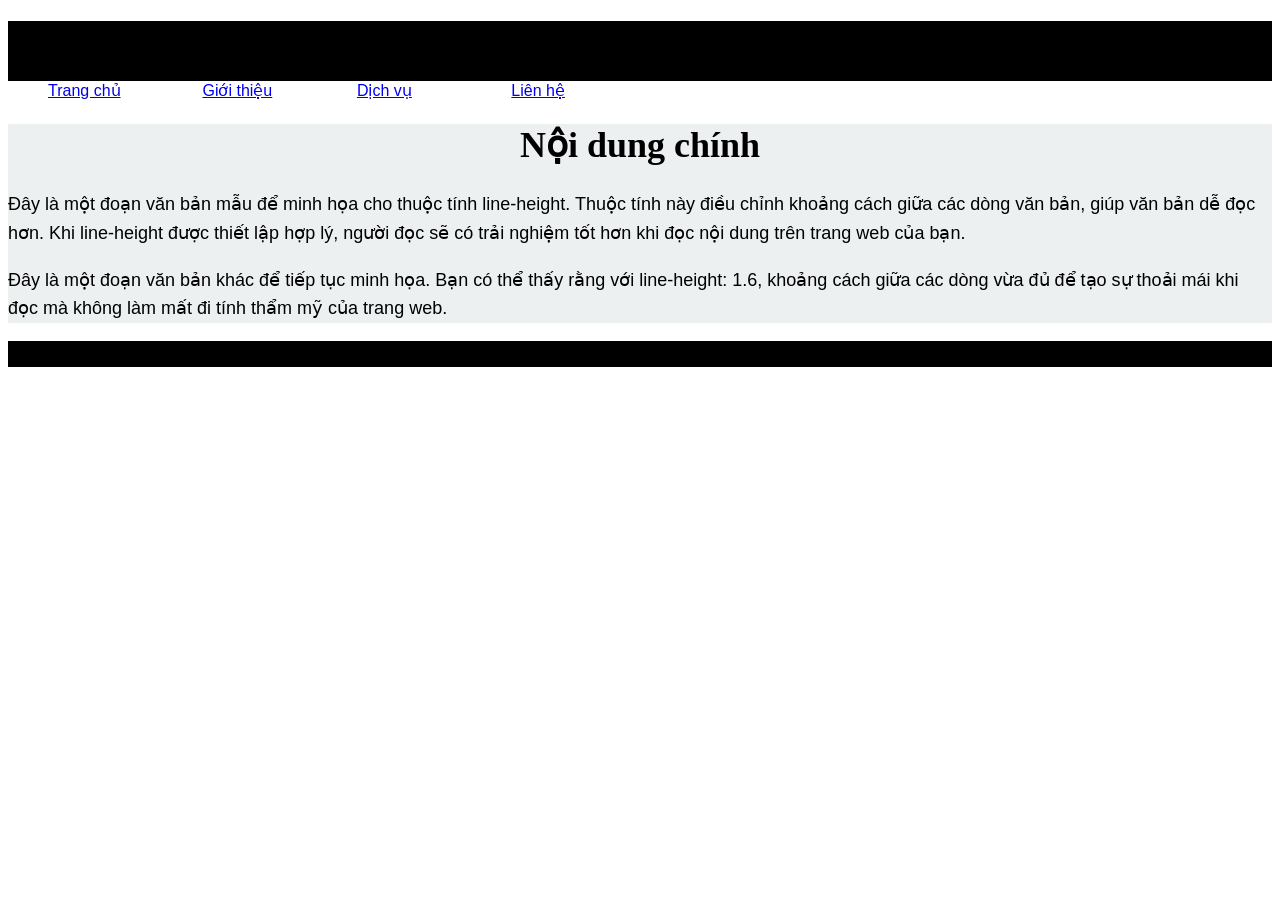
==== index.html @ bd02b0b7 "Add files via upload" ====
<!DOCTYPE html>
<html lang="vi">
<head>
    <meta charset="UTF-8">
    <meta name="viewport" content="width=device-width, initial-scale=1.0">
    <title>Project Starter - Stylesheet</title>
    <style>
        /* Quy tắc CSS cho thẻ nội dung */
        body {
            font-family: Arial, sans-serif;
            font-size: 16px;
        }

        /* Quy tắc CSS cho thẻ tiêu đề */
        header {
            background-color: #000000;
        }

        /* Quy tắc CSS cho thẻ nav */
        nav {
            background-color: #ffffff;
        }

        /* Quy tắc CSS cho thẻ chính */
        main {
            background-color: #ecf0f1;
            font-size: 18px;
        }

        /* Quy tắc CSS cho thẻ chân trang */
        footer {
            background-color: #000000;
        }

        /* Quy tắc CSS cho thẻ li */
        li {
            display: inline-block;
            width: 150px;
        }

        /* Quy tắc CSS cho thẻ h1 */
        h1 {
            text-align: center;
            font-family: Georgia, serif;
            color: #000000;
        }

        /* Quy tắc CSS cho thẻ p */
        p {
            line-height: 1.6;
        }
    </style>
</head>
<body>
    <header>
        <h1>Tiêu đề trang web</h1>
        <nav>
            <ul>
                <li><a href="#">Trang chủ</a></li>
                <li><a href="#">Giới thiệu</a></li>
                <li><a href="#">Dịch vụ</a></li>
                <li><a href="#">Liên hệ</a></li>
            </ul>
        </nav>
    </header>
    
    <main>
        <h1>Nội dung chính</h1>
        <p>Đây là một đoạn văn bản mẫu để minh họa cho thuộc tính line-height. Thuộc tính này điều chỉnh khoảng cách giữa các dòng văn bản, giúp văn bản dễ đọc hơn. Khi line-height được thiết lập hợp lý, người đọc sẽ có trải nghiệm tốt hơn khi đọc nội dung trên trang web của bạn.</p>
        <p>Đây là một đoạn văn bản khác để tiếp tục minh họa. Bạn có thể thấy rằng với line-height: 1.6, khoảng cách giữa các dòng vừa đủ để tạo sự thoải mái khi đọc mà không làm mất đi tính thẩm mỹ của trang web.</p>
    </main>
    
    <footer>
        <p>Bản quyền © 2023 - Tất cả các quyền được bảo lưu</p>
    </footer>
</body>
</html>
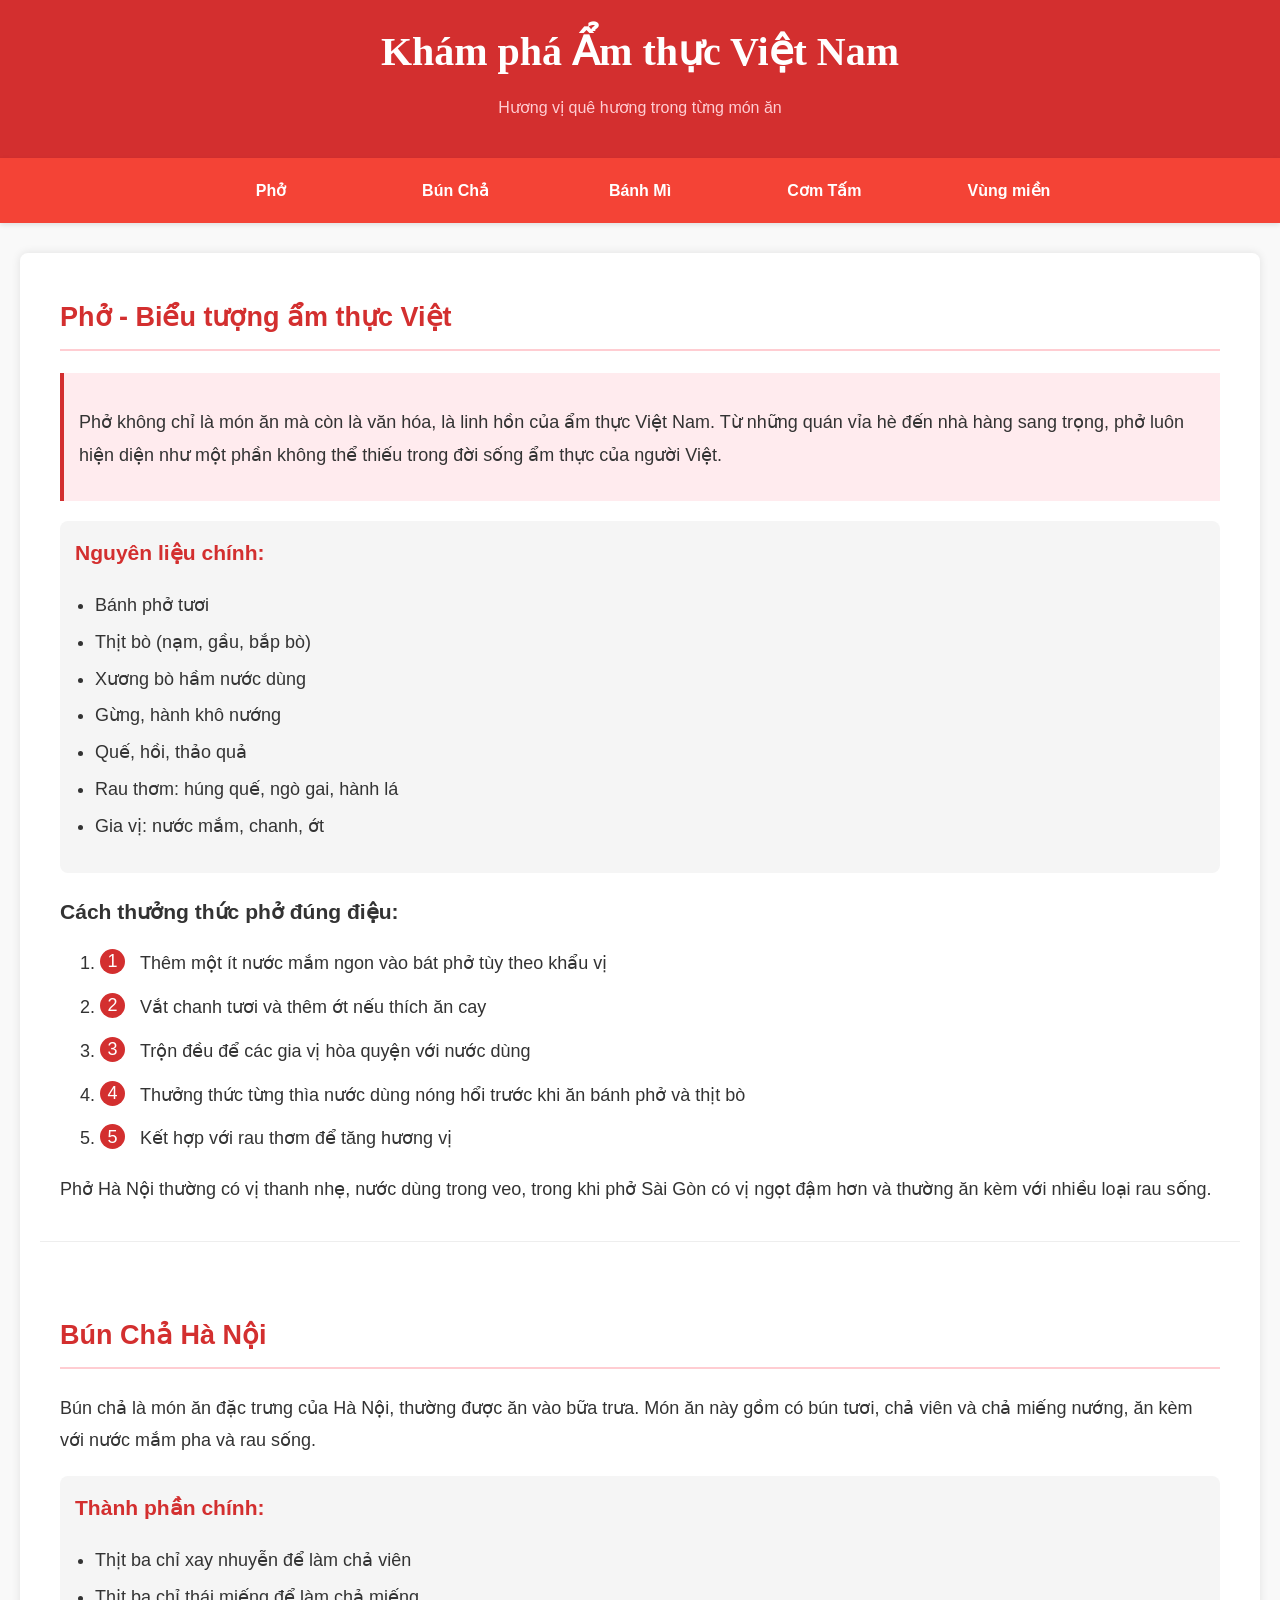
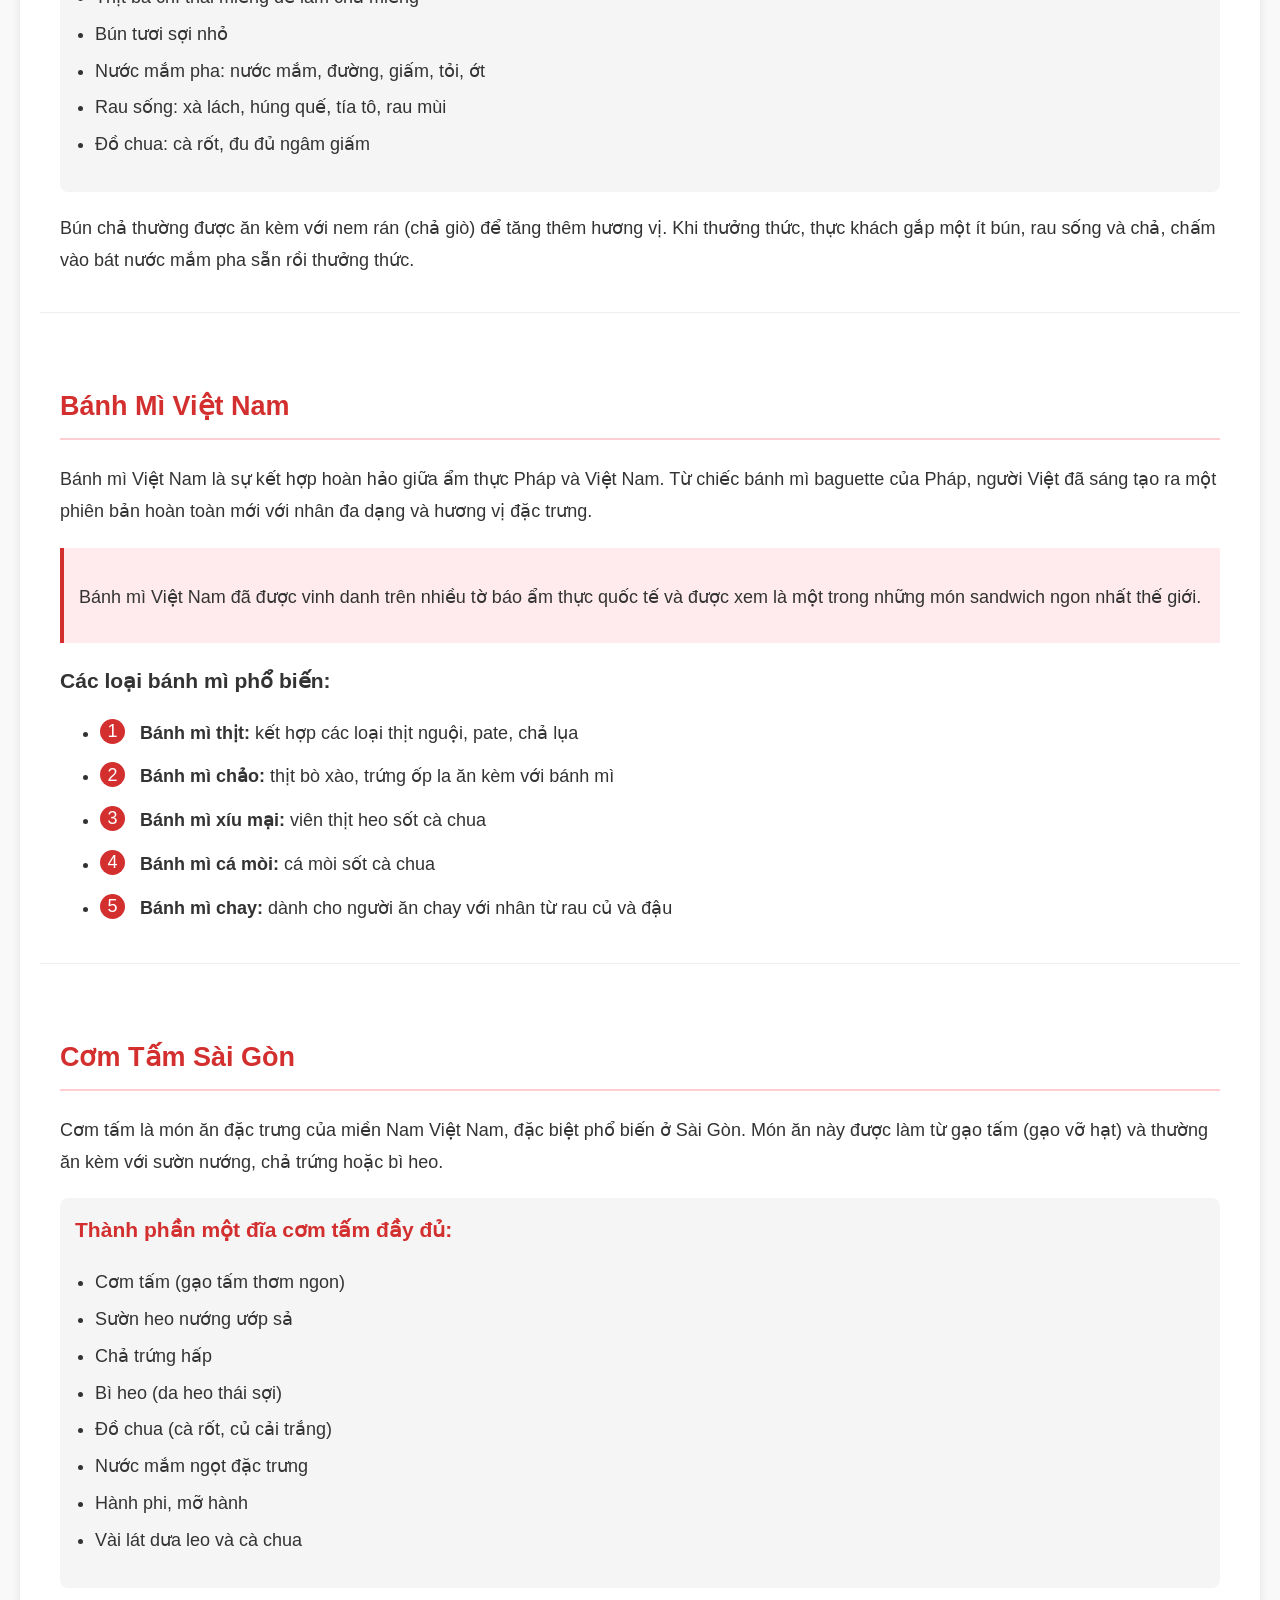
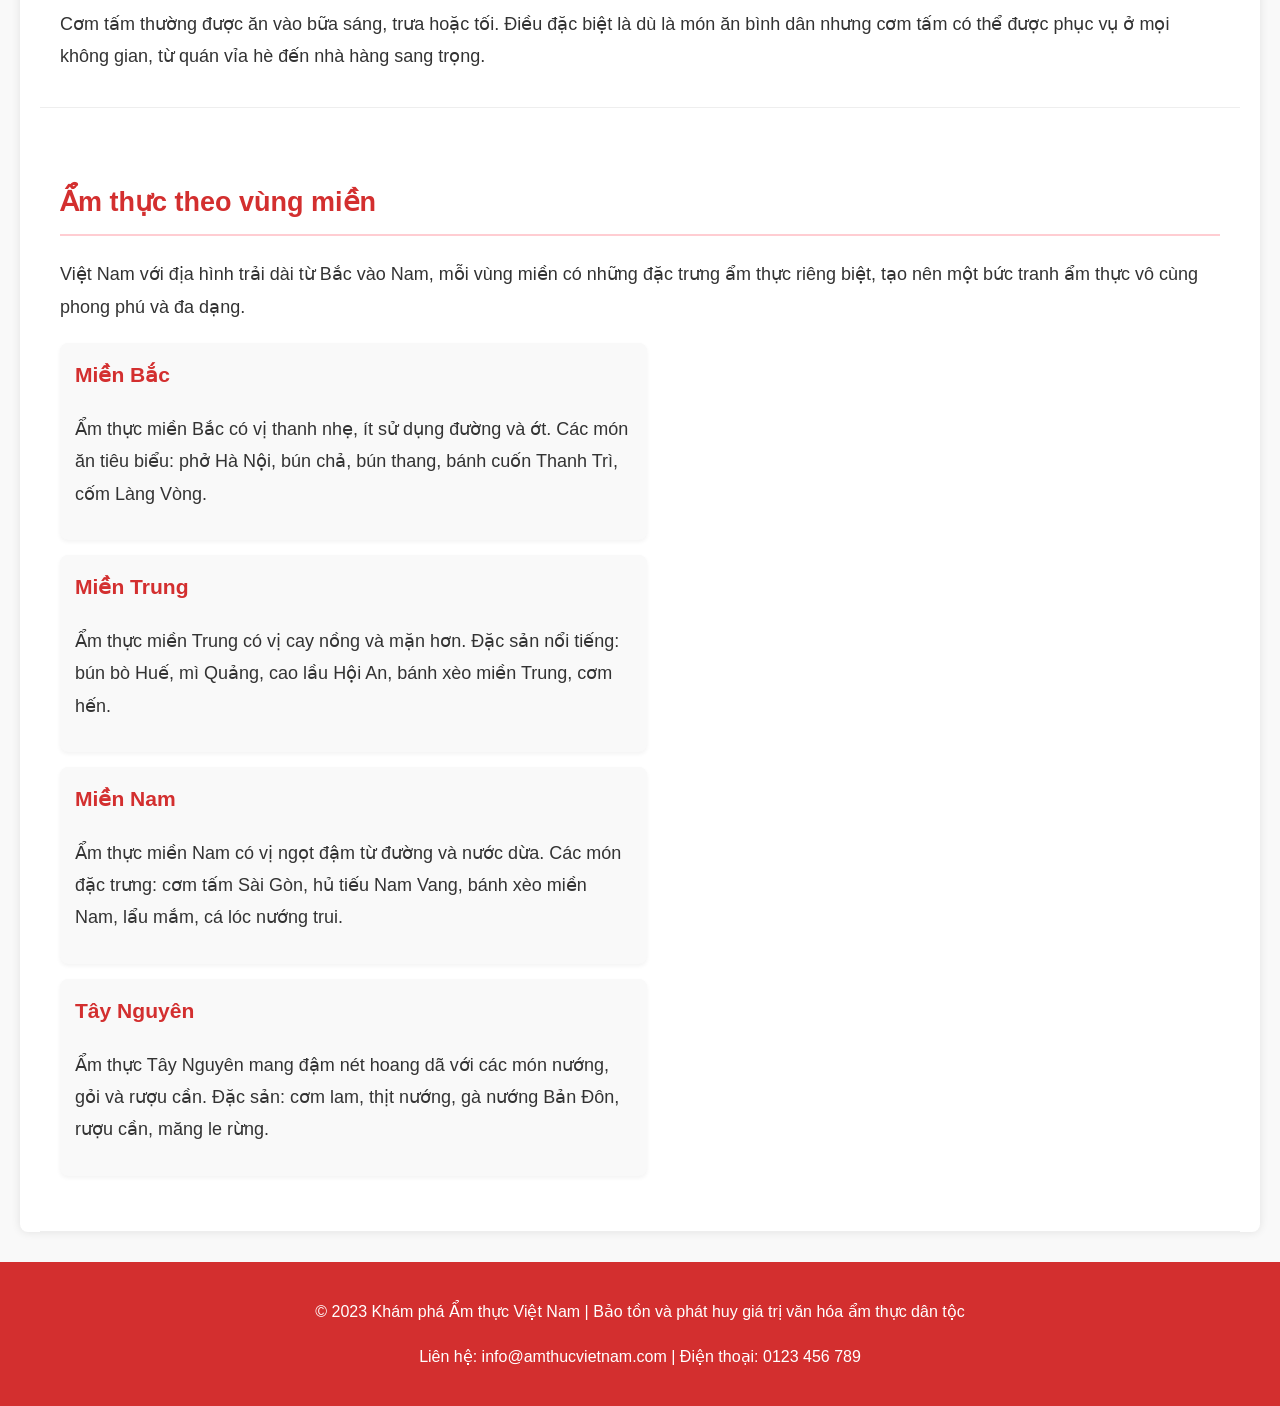
==== commit 0c4d9b24: "Add files via upload" ====
--- a/index.html
+++ b/index.html
@@ -3,75 +3,368 @@
 <head>
     <meta charset="UTF-8">
     <meta name="viewport" content="width=device-width, initial-scale=1.0">
-    <title>Project Starter - Stylesheet</title>
+    <title>Khám phá Ẩm thực Việt Nam</title>
     <style>
-        /* Quy tắc CSS cho thẻ nội dung */
+        /* Main CSS Stylesheet for all three pages */
+        
+        /* Style the body tag */
         body {
-            font-family: Arial, sans-serif;
+            font-family: 'Segoe UI', Tahoma, Geneva, Verdana, sans-serif;
             font-size: 16px;
-        }
-
-        /* Quy tắc CSS cho thẻ tiêu đề */
+            margin: 0;
+            padding: 0;
+            line-height: 1.6;
+            color: #333;
+            background-color: #f9f9f9;
+        }
+
+        /* Style the header tag */
         header {
-            background-color: #000000;
-        }
-
-        /* Quy tắc CSS cho thẻ nav */
+            background-color: #d32f2f;
+            color: white;
+            padding: 20px 0;
+            box-shadow: 0 2px 5px rgba(0,0,0,0.1);
+        }
+
+        /* Style the nav tag */
         nav {
+            background-color: #f44336;
+            padding: 10px 0;
+            box-shadow: 0 2px 5px rgba(0,0,0,0.1);
+        }
+
+        /* Style the main tag */
+        main {
             background-color: #ffffff;
-        }
-
-        /* Quy tắc CSS cho thẻ chính */
-        main {
-            background-color: #ecf0f1;
             font-size: 18px;
-        }
-
-        /* Quy tắc CSS cho thẻ chân trang */
+            padding: 20px;
+            max-width: 1200px;
+            margin: 20px auto;
+            border-radius: 8px;
+            box-shadow: 0 0 10px rgba(0,0,0,0.1);
+        }
+
+        /* Style the footer tag */
         footer {
-            background-color: #000000;
-        }
-
-        /* Quy tắc CSS cho thẻ li */
+            background-color: #d32f2f;
+            color: white;
+            text-align: center;
+            padding: 20px 0;
+            margin-top: 30px;
+        }
+
+        /* Style the li tag */
         li {
             display: inline-block;
             width: 150px;
-        }
-
-        /* Quy tắc CSS cho thẻ h1 */
+            text-align: center;
+        }
+
+        /* Style the h1 tag */
         h1 {
             text-align: center;
-            font-family: Georgia, serif;
-            color: #000000;
-        }
-
-        /* Quy tắc CSS cho thẻ p */
+            font-family: Georgia, 'Times New Roman', Times, serif;
+            color: #ffffff;
+            margin: 0;
+            font-size: 2.5rem;
+        }
+
+        /* Style the p tag */
         p {
-            line-height: 1.6;
+            line-height: 1.8;
+            margin-bottom: 15px;
+        }
+
+        /* Additional styles for better appearance */
+        nav ul {
+            list-style-type: none;
+            padding: 0;
+            margin: 0;
+            text-align: center;
+        }
+
+        nav li {
+            margin: 0 15px;
+        }
+
+        nav a {
+            color: white;
+            text-decoration: none;
+            padding: 10px 15px;
+            display: block;
+            border-radius: 4px;
+            transition: background-color 0.3s;
+            font-weight: bold;
+        }
+
+        nav a:hover {
+            background-color: #b71c1c;
+        }
+
+        .container {
+            max-width: 1200px;
+            margin: 0 auto;
+            padding: 0 20px;
+        }
+
+        .dish-section {
+            margin: 30px 0;
+            padding: 20px;
+            border-bottom: 1px solid #eee;
+        }
+
+        .dish-section h2 {
+            color: #d32f2f;
+            border-bottom: 2px solid #ffcdd2;
+            padding-bottom: 10px;
+        }
+
+        .dish-image {
+            width: 100%;
+            max-width: 500px;
+            height: auto;
+            border-radius: 8px;
+            margin: 15px 0;
+            box-shadow: 0 4px 8px rgba(0,0,0,0.1);
+        }
+
+        .highlight {
+            background-color: #ffebee;
+            padding: 15px;
+            border-left: 4px solid #d32f2f;
+            margin: 20px 0;
+        }
+
+        .ingredients {
+            background-color: #f5f5f5;
+            padding: 15px;
+            border-radius: 8px;
+            margin: 20px 0;
+        }
+
+        .ingredients h3 {
+            margin-top: 0;
+            color: #d32f2f;
+        }
+
+        .ingredients ul {
+            padding-left: 20px;
+        }
+
+        .ingredients li {
+            display: list-item;
+            width: auto;
+            text-align: left;
+            margin-bottom: 8px;
+        }
+
+        .recipe-steps {
+            counter-reset: step-counter;
+            margin: 20px 0;
+        }
+
+        .recipe-steps li {
+            display: list-item;
+            width: auto;
+            text-align: left;
+            margin-bottom: 15px;
+            position: relative;
+            padding-left: 40px;
+        }
+
+        .recipe-steps li:before {
+            counter-increment: step-counter;
+            content: counter(step-counter);
+            background-color: #d32f2f;
+            color: white;
+            width: 25px;
+            height: 25px;
+            border-radius: 50%;
+            display: inline-flex;
+            align-items: center;
+            justify-content: center;
+            position: absolute;
+            left: 0;
+            top: 0;
+        }
+
+        .region-list {
+            display: flex;
+            flex-wrap: wrap;
+            justify-content: space-between;
+            margin: 20px 0;
+        }
+
+        .region-item {
+            flex-basis: 48%;
+            background-color: #f9f9f9;
+            padding: 15px;
+            margin-bottom: 15px;
+            border-radius: 8px;
+            box-shadow: 0 2px 4px rgba(0,0,0,0.05);
+        }
+
+        .region-item h3 {
+            color: #d32f2f;
+            margin-top: 0;
+        }
+
+        @media (max-width: 768px) {
+            .region-item {
+                flex-basis: 100%;
+            }
+            
+            nav li {
+                display: block;
+                width: 100%;
+                margin: 5px 0;
+            }
         }
     </style>
 </head>
 <body>
     <header>
-        <h1>Tiêu đề trang web</h1>
-        <nav>
-            <ul>
-                <li><a href="#">Trang chủ</a></li>
-                <li><a href="#">Giới thiệu</a></li>
-                <li><a href="#">Dịch vụ</a></li>
-                <li><a href="#">Liên hệ</a></li>
-            </ul>
-        </nav>
+        <div class="container">
+            <h1>Khám phá Ẩm thực Việt Nam</h1>
+            <p style="text-align: center; color: #ffcdd2; margin-top: 10px;">Hương vị quê hương trong từng món ăn</p>
+        </div>
     </header>
     
-    <main>
-        <h1>Nội dung chính</h1>
-        <p>Đây là một đoạn văn bản mẫu để minh họa cho thuộc tính line-height. Thuộc tính này điều chỉnh khoảng cách giữa các dòng văn bản, giúp văn bản dễ đọc hơn. Khi line-height được thiết lập hợp lý, người đọc sẽ có trải nghiệm tốt hơn khi đọc nội dung trên trang web của bạn.</p>
-        <p>Đây là một đoạn văn bản khác để tiếp tục minh họa. Bạn có thể thấy rằng với line-height: 1.6, khoảng cách giữa các dòng vừa đủ để tạo sự thoải mái khi đọc mà không làm mất đi tính thẩm mỹ của trang web.</p>
+    <nav>
+        <div class="container">
+            <ul>
+                <li><a href="#pho">Phở</a></li>
+                <li><a href="#bun-cha">Bún Chả</a></li>
+                <li><a href="#banh-mi">Bánh Mì</a></li>
+                <li><a href="#com-tam">Cơm Tấm</a></li>
+                <li><a href="#regions">Vùng miền</a></li>
+            </ul>
+        </div>
+    </nav>
+    
+    <main class="container">
+        <section class="dish-section" id="pho">
+            <h2>Phở - Biểu tượng ẩm thực Việt</h2>
+            <div class="highlight">
+                <p>Phở không chỉ là món ăn mà còn là văn hóa, là linh hồn của ẩm thực Việt Nam. Từ những quán vỉa hè đến nhà hàng sang trọng, phở luôn hiện diện như một phần không thể thiếu trong đời sống ẩm thực của người Việt.</p>
+            </div>
+            
+            <div class="ingredients">
+                <h3>Nguyên liệu chính:</h3>
+                <ul>
+                    <li>Bánh phở tươi</li>
+                    <li>Thịt bò (nạm, gầu, bắp bò)</li>
+                    <li>Xương bò hầm nước dùng</li>
+                    <li>Gừng, hành khô nướng</li>
+                    <li>Quế, hồi, thảo quả</li>
+                    <li>Rau thơm: húng quế, ngò gai, hành lá</li>
+                    <li>Gia vị: nước mắm, chanh, ớt</li>
+                </ul>
+            </div>
+            
+            <h3>Cách thưởng thức phở đúng điệu:</h3>
+            <ol class="recipe-steps">
+                <li>Thêm một ít nước mắm ngon vào bát phở tùy theo khẩu vị</li>
+                <li>Vắt chanh tươi và thêm ớt nếu thích ăn cay</li>
+                <li>Trộn đều để các gia vị hòa quyện với nước dùng</li>
+                <li>Thưởng thức từng thìa nước dùng nóng hổi trước khi ăn bánh phở và thịt bò</li>
+                <li>Kết hợp với rau thơm để tăng hương vị</li>
+            </ol>
+            
+            <p>Phở Hà Nội thường có vị thanh nhẹ, nước dùng trong veo, trong khi phở Sài Gòn có vị ngọt đậm hơn và thường ăn kèm với nhiều loại rau sống.</p>
+        </section>
+        
+        <section class="dish-section" id="bun-cha">
+            <h2>Bún Chả Hà Nội</h2>
+            <p>Bún chả là món ăn đặc trưng của Hà Nội, thường được ăn vào bữa trưa. Món ăn này gồm có bún tươi, chả viên và chả miếng nướng, ăn kèm với nước mắm pha và rau sống.</p>
+            
+            <div class="ingredients">
+                <h3>Thành phần chính:</h3>
+                <ul>
+                    <li>Thịt ba chỉ xay nhuyễn để làm chả viên</li>
+                    <li>Thịt ba chỉ thái miếng để làm chả miếng</li>
+                    <li>Bún tươi sợi nhỏ</li>
+                    <li>Nước mắm pha: nước mắm, đường, giấm, tỏi, ớt</li>
+                    <li>Rau sống: xà lách, húng quế, tía tô, rau mùi</li>
+                    <li>Đồ chua: cà rốt, đu đủ ngâm giấm</li>
+                </ul>
+            </div>
+            
+            <p>Bún chả thường được ăn kèm với nem rán (chả giò) để tăng thêm hương vị. Khi thưởng thức, thực khách gắp một ít bún, rau sống và chả, chấm vào bát nước mắm pha sẵn rồi thưởng thức.</p>
+        </section>
+        
+        <section class="dish-section" id="banh-mi">
+            <h2>Bánh Mì Việt Nam</h2>
+            <p>Bánh mì Việt Nam là sự kết hợp hoàn hảo giữa ẩm thực Pháp và Việt Nam. Từ chiếc bánh mì baguette của Pháp, người Việt đã sáng tạo ra một phiên bản hoàn toàn mới với nhân đa dạng và hương vị đặc trưng.</p>
+            
+            <div class="highlight">
+                <p>Bánh mì Việt Nam đã được vinh danh trên nhiều tờ báo ẩm thực quốc tế và được xem là một trong những món sandwich ngon nhất thế giới.</p>
+            </div>
+            
+            <h3>Các loại bánh mì phổ biến:</h3>
+            <ul class="recipe-steps">
+                <li><strong>Bánh mì thịt:</strong> kết hợp các loại thịt nguội, pate, chả lụa</li>
+                <li><strong>Bánh mì chảo:</strong> thịt bò xào, trứng ốp la ăn kèm với bánh mì</li>
+                <li><strong>Bánh mì xíu mại:</strong> viên thịt heo sốt cà chua</li>
+                <li><strong>Bánh mì cá mòi:</strong> cá mòi sốt cà chua</li>
+                <li><strong>Bánh mì chay:</strong> dành cho người ăn chay với nhân từ rau củ và đậu</li>
+            </ul>
+        </section>
+        
+        <section class="dish-section" id="com-tam">
+            <h2>Cơm Tấm Sài Gòn</h2>
+            <p>Cơm tấm là món ăn đặc trưng của miền Nam Việt Nam, đặc biệt phổ biến ở Sài Gòn. Món ăn này được làm từ gạo tấm (gạo vỡ hạt) và thường ăn kèm với sườn nướng, chả trứng hoặc bì heo.</p>
+            
+            <div class="ingredients">
+                <h3>Thành phần một đĩa cơm tấm đầy đủ:</h3>
+                <ul>
+                    <li>Cơm tấm (gạo tấm thơm ngon)</li>
+                    <li>Sườn heo nướng ướp sả</li>
+                    <li>Chả trứng hấp</li>
+                    <li>Bì heo (da heo thái sợi)</li>
+                    <li>Đồ chua (cà rốt, củ cải trắng)</li>
+                    <li>Nước mắm ngọt đặc trưng</li>
+                    <li>Hành phi, mỡ hành</li>
+                    <li>Vài lát dưa leo và cà chua</li>
+                </ul>
+            </div>
+            
+            <p>Cơm tấm thường được ăn vào bữa sáng, trưa hoặc tối. Điều đặc biệt là dù là món ăn bình dân nhưng cơm tấm có thể được phục vụ ở mọi không gian, từ quán vỉa hè đến nhà hàng sang trọng.</p>
+        </section>
+        
+        <section class="dish-section" id="regions">
+            <h2>Ẩm thực theo vùng miền</h2>
+            <p>Việt Nam với địa hình trải dài từ Bắc vào Nam, mỗi vùng miền có những đặc trưng ẩm thực riêng biệt, tạo nên một bức tranh ẩm thực vô cùng phong phú và đa dạng.</p>
+            
+            <div class="region-list">
+                <div class="region-item">
+                    <h3>Miền Bắc</h3>
+                    <p>Ẩm thực miền Bắc có vị thanh nhẹ, ít sử dụng đường và ớt. Các món ăn tiêu biểu: phở Hà Nội, bún chả, bún thang, bánh cuốn Thanh Trì, cốm Làng Vòng.</p>
+                </div>
+                
+                <div class="region-item">
+                    <h3>Miền Trung</h3>
+                    <p>Ẩm thực miền Trung có vị cay nồng và mặn hơn. Đặc sản nổi tiếng: bún bò Huế, mì Quảng, cao lầu Hội An, bánh xèo miền Trung, cơm hến.</p>
+                </div>
+                
+                <div class="region-item">
+                    <h3>Miền Nam</h3>
+                    <p>Ẩm thực miền Nam có vị ngọt đậm từ đường và nước dừa. Các món đặc trưng: cơm tấm Sài Gòn, hủ tiếu Nam Vang, bánh xèo miền Nam, lẩu mắm, cá lóc nướng trui.</p>
+                </div>
+                
+                <div class="region-item">
+                    <h3>Tây Nguyên</h3>
+                    <p>Ẩm thực Tây Nguyên mang đậm nét hoang dã với các món nướng, gỏi và rượu cần. Đặc sản: cơm lam, thịt nướng, gà nướng Bản Đôn, rượu cần, măng le rừng.</p>
+                </div>
+            </div>
+        </section>
     </main>
     
     <footer>
-        <p>Bản quyền © 2023 - Tất cả các quyền được bảo lưu</p>
+        <div class="container">
+            <p>© 2023 Khám phá Ẩm thực Việt Nam | Bảo tồn và phát huy giá trị văn hóa ẩm thực dân tộc</p>
+            <p>Liên hệ: info@amthucvietnam.com | Điện thoại: 0123 456 789</p>
+        </div>
     </footer>
 </body>
 </html>
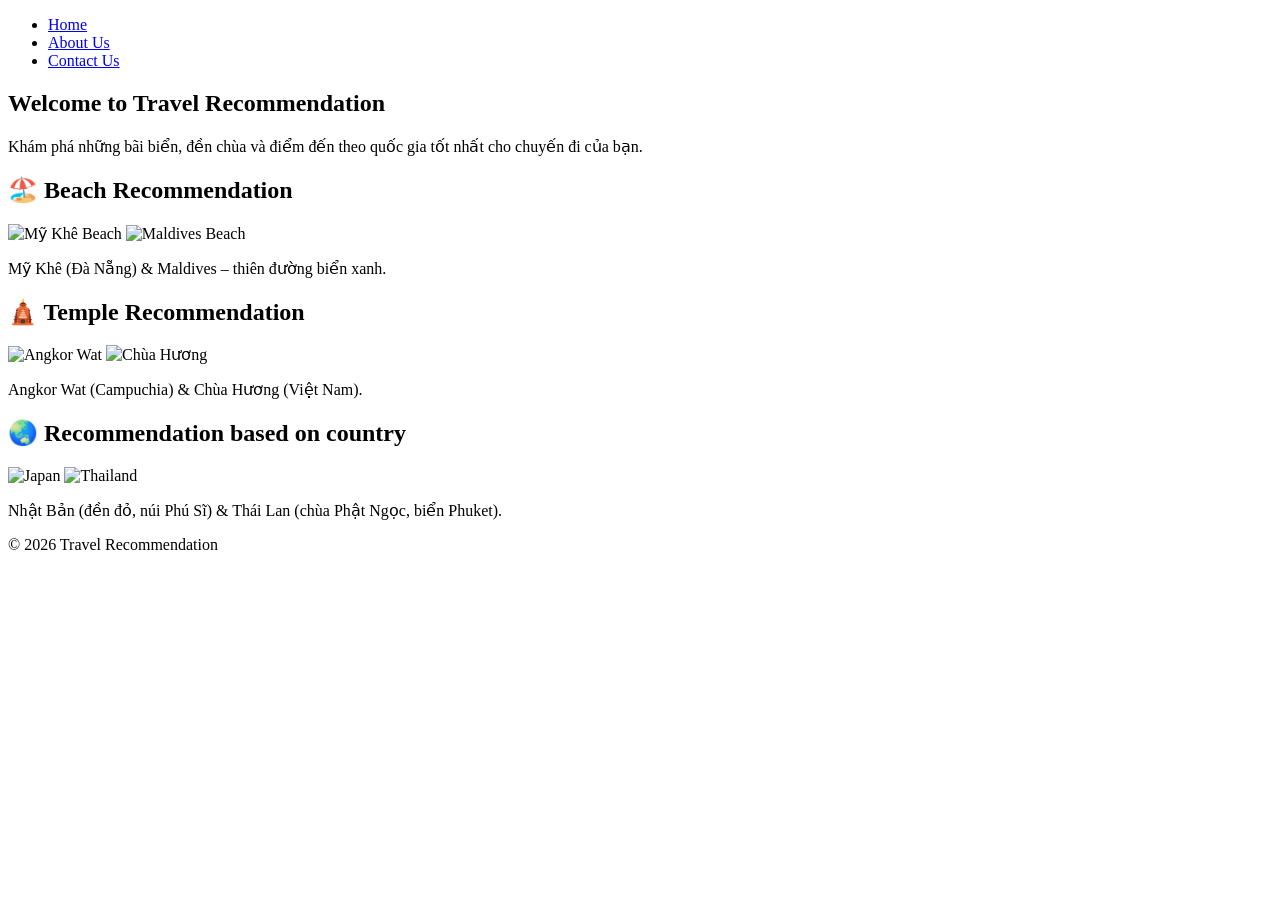
==== commit b5a93b46: "Create index.html" ====
--- a/index.html
+++ b/index.html
@@ -1,370 +1,59 @@
-<!DOCTYPE html>
-<html lang="vi">
-<head>
-    <meta charset="UTF-8">
-    <meta name="viewport" content="width=device-width, initial-scale=1.0">
-    <title>Khám phá Ẩm thực Việt Nam</title>
-    <style>
-        /* Main CSS Stylesheet for all three pages */
-        
-        /* Style the body tag */
-        body {
-            font-family: 'Segoe UI', Tahoma, Geneva, Verdana, sans-serif;
-            font-size: 16px;
-            margin: 0;
-            padding: 0;
-            line-height: 1.6;
-            color: #333;
-            background-color: #f9f9f9;
-        }
-
-        /* Style the header tag */
-        header {
-            background-color: #d32f2f;
-            color: white;
-            padding: 20px 0;
-            box-shadow: 0 2px 5px rgba(0,0,0,0.1);
-        }
-
-        /* Style the nav tag */
-        nav {
-            background-color: #f44336;
-            padding: 10px 0;
-            box-shadow: 0 2px 5px rgba(0,0,0,0.1);
-        }
-
-        /* Style the main tag */
-        main {
-            background-color: #ffffff;
-            font-size: 18px;
-            padding: 20px;
-            max-width: 1200px;
-            margin: 20px auto;
-            border-radius: 8px;
-            box-shadow: 0 0 10px rgba(0,0,0,0.1);
-        }
-
-        /* Style the footer tag */
-        footer {
-            background-color: #d32f2f;
-            color: white;
-            text-align: center;
-            padding: 20px 0;
-            margin-top: 30px;
-        }
-
-        /* Style the li tag */
-        li {
-            display: inline-block;
-            width: 150px;
-            text-align: center;
-        }
-
-        /* Style the h1 tag */
-        h1 {
-            text-align: center;
-            font-family: Georgia, 'Times New Roman', Times, serif;
-            color: #ffffff;
-            margin: 0;
-            font-size: 2.5rem;
-        }
-
-        /* Style the p tag */
-        p {
-            line-height: 1.8;
-            margin-bottom: 15px;
-        }
-
-        /* Additional styles for better appearance */
-        nav ul {
-            list-style-type: none;
-            padding: 0;
-            margin: 0;
-            text-align: center;
-        }
-
-        nav li {
-            margin: 0 15px;
-        }
-
-        nav a {
-            color: white;
-            text-decoration: none;
-            padding: 10px 15px;
-            display: block;
-            border-radius: 4px;
-            transition: background-color 0.3s;
-            font-weight: bold;
-        }
-
-        nav a:hover {
-            background-color: #b71c1c;
-        }
-
-        .container {
-            max-width: 1200px;
-            margin: 0 auto;
-            padding: 0 20px;
-        }
-
-        .dish-section {
-            margin: 30px 0;
-            padding: 20px;
-            border-bottom: 1px solid #eee;
-        }
-
-        .dish-section h2 {
-            color: #d32f2f;
-            border-bottom: 2px solid #ffcdd2;
-            padding-bottom: 10px;
-        }
-
-        .dish-image {
-            width: 100%;
-            max-width: 500px;
-            height: auto;
-            border-radius: 8px;
-            margin: 15px 0;
-            box-shadow: 0 4px 8px rgba(0,0,0,0.1);
-        }
-
-        .highlight {
-            background-color: #ffebee;
-            padding: 15px;
-            border-left: 4px solid #d32f2f;
-            margin: 20px 0;
-        }
-
-        .ingredients {
-            background-color: #f5f5f5;
-            padding: 15px;
-            border-radius: 8px;
-            margin: 20px 0;
-        }
-
-        .ingredients h3 {
-            margin-top: 0;
-            color: #d32f2f;
-        }
-
-        .ingredients ul {
-            padding-left: 20px;
-        }
-
-        .ingredients li {
-            display: list-item;
-            width: auto;
-            text-align: left;
-            margin-bottom: 8px;
-        }
-
-        .recipe-steps {
-            counter-reset: step-counter;
-            margin: 20px 0;
-        }
-
-        .recipe-steps li {
-            display: list-item;
-            width: auto;
-            text-align: left;
-            margin-bottom: 15px;
-            position: relative;
-            padding-left: 40px;
-        }
-
-        .recipe-steps li:before {
-            counter-increment: step-counter;
-            content: counter(step-counter);
-            background-color: #d32f2f;
-            color: white;
-            width: 25px;
-            height: 25px;
-            border-radius: 50%;
-            display: inline-flex;
-            align-items: center;
-            justify-content: center;
-            position: absolute;
-            left: 0;
-            top: 0;
-        }
-
-        .region-list {
-            display: flex;
-            flex-wrap: wrap;
-            justify-content: space-between;
-            margin: 20px 0;
-        }
-
-        .region-item {
-            flex-basis: 48%;
-            background-color: #f9f9f9;
-            padding: 15px;
-            margin-bottom: 15px;
-            border-radius: 8px;
-            box-shadow: 0 2px 4px rgba(0,0,0,0.05);
-        }
-
-        .region-item h3 {
-            color: #d32f2f;
-            margin-top: 0;
-        }
-
-        @media (max-width: 768px) {
-            .region-item {
-                flex-basis: 100%;
-            }
-            
-            nav li {
-                display: block;
-                width: 100%;
-                margin: 5px 0;
-            }
-        }
-    </style>
-</head>
-<body>
-    <header>
-        <div class="container">
-            <h1>Khám phá Ẩm thực Việt Nam</h1>
-            <p style="text-align: center; color: #ffcdd2; margin-top: 10px;">Hương vị quê hương trong từng món ăn</p>
-        </div>
-    </header>
-    
-    <nav>
-        <div class="container">
-            <ul>
-                <li><a href="#pho">Phở</a></li>
-                <li><a href="#bun-cha">Bún Chả</a></li>
-                <li><a href="#banh-mi">Bánh Mì</a></li>
-                <li><a href="#com-tam">Cơm Tấm</a></li>
-                <li><a href="#regions">Vùng miền</a></li>
-            </ul>
-        </div>
-    </nav>
-    
-    <main class="container">
-        <section class="dish-section" id="pho">
-            <h2>Phở - Biểu tượng ẩm thực Việt</h2>
-            <div class="highlight">
-                <p>Phở không chỉ là món ăn mà còn là văn hóa, là linh hồn của ẩm thực Việt Nam. Từ những quán vỉa hè đến nhà hàng sang trọng, phở luôn hiện diện như một phần không thể thiếu trong đời sống ẩm thực của người Việt.</p>
-            </div>
-            
-            <div class="ingredients">
-                <h3>Nguyên liệu chính:</h3>
-                <ul>
-                    <li>Bánh phở tươi</li>
-                    <li>Thịt bò (nạm, gầu, bắp bò)</li>
-                    <li>Xương bò hầm nước dùng</li>
-                    <li>Gừng, hành khô nướng</li>
-                    <li>Quế, hồi, thảo quả</li>
-                    <li>Rau thơm: húng quế, ngò gai, hành lá</li>
-                    <li>Gia vị: nước mắm, chanh, ớt</li>
-                </ul>
-            </div>
-            
-            <h3>Cách thưởng thức phở đúng điệu:</h3>
-            <ol class="recipe-steps">
-                <li>Thêm một ít nước mắm ngon vào bát phở tùy theo khẩu vị</li>
-                <li>Vắt chanh tươi và thêm ớt nếu thích ăn cay</li>
-                <li>Trộn đều để các gia vị hòa quyện với nước dùng</li>
-                <li>Thưởng thức từng thìa nước dùng nóng hổi trước khi ăn bánh phở và thịt bò</li>
-                <li>Kết hợp với rau thơm để tăng hương vị</li>
-            </ol>
-            
-            <p>Phở Hà Nội thường có vị thanh nhẹ, nước dùng trong veo, trong khi phở Sài Gòn có vị ngọt đậm hơn và thường ăn kèm với nhiều loại rau sống.</p>
-        </section>
-        
-        <section class="dish-section" id="bun-cha">
-            <h2>Bún Chả Hà Nội</h2>
-            <p>Bún chả là món ăn đặc trưng của Hà Nội, thường được ăn vào bữa trưa. Món ăn này gồm có bún tươi, chả viên và chả miếng nướng, ăn kèm với nước mắm pha và rau sống.</p>
-            
-            <div class="ingredients">
-                <h3>Thành phần chính:</h3>
-                <ul>
-                    <li>Thịt ba chỉ xay nhuyễn để làm chả viên</li>
-                    <li>Thịt ba chỉ thái miếng để làm chả miếng</li>
-                    <li>Bún tươi sợi nhỏ</li>
-                    <li>Nước mắm pha: nước mắm, đường, giấm, tỏi, ớt</li>
-                    <li>Rau sống: xà lách, húng quế, tía tô, rau mùi</li>
-                    <li>Đồ chua: cà rốt, đu đủ ngâm giấm</li>
-                </ul>
-            </div>
-            
-            <p>Bún chả thường được ăn kèm với nem rán (chả giò) để tăng thêm hương vị. Khi thưởng thức, thực khách gắp một ít bún, rau sống và chả, chấm vào bát nước mắm pha sẵn rồi thưởng thức.</p>
-        </section>
-        
-        <section class="dish-section" id="banh-mi">
-            <h2>Bánh Mì Việt Nam</h2>
-            <p>Bánh mì Việt Nam là sự kết hợp hoàn hảo giữa ẩm thực Pháp và Việt Nam. Từ chiếc bánh mì baguette của Pháp, người Việt đã sáng tạo ra một phiên bản hoàn toàn mới với nhân đa dạng và hương vị đặc trưng.</p>
-            
-            <div class="highlight">
-                <p>Bánh mì Việt Nam đã được vinh danh trên nhiều tờ báo ẩm thực quốc tế và được xem là một trong những món sandwich ngon nhất thế giới.</p>
-            </div>
-            
-            <h3>Các loại bánh mì phổ biến:</h3>
-            <ul class="recipe-steps">
-                <li><strong>Bánh mì thịt:</strong> kết hợp các loại thịt nguội, pate, chả lụa</li>
-                <li><strong>Bánh mì chảo:</strong> thịt bò xào, trứng ốp la ăn kèm với bánh mì</li>
-                <li><strong>Bánh mì xíu mại:</strong> viên thịt heo sốt cà chua</li>
-                <li><strong>Bánh mì cá mòi:</strong> cá mòi sốt cà chua</li>
-                <li><strong>Bánh mì chay:</strong> dành cho người ăn chay với nhân từ rau củ và đậu</li>
-            </ul>
-        </section>
-        
-        <section class="dish-section" id="com-tam">
-            <h2>Cơm Tấm Sài Gòn</h2>
-            <p>Cơm tấm là món ăn đặc trưng của miền Nam Việt Nam, đặc biệt phổ biến ở Sài Gòn. Món ăn này được làm từ gạo tấm (gạo vỡ hạt) và thường ăn kèm với sườn nướng, chả trứng hoặc bì heo.</p>
-            
-            <div class="ingredients">
-                <h3>Thành phần một đĩa cơm tấm đầy đủ:</h3>
-                <ul>
-                    <li>Cơm tấm (gạo tấm thơm ngon)</li>
-                    <li>Sườn heo nướng ướp sả</li>
-                    <li>Chả trứng hấp</li>
-                    <li>Bì heo (da heo thái sợi)</li>
-                    <li>Đồ chua (cà rốt, củ cải trắng)</li>
-                    <li>Nước mắm ngọt đặc trưng</li>
-                    <li>Hành phi, mỡ hành</li>
-                    <li>Vài lát dưa leo và cà chua</li>
-                </ul>
-            </div>
-            
-            <p>Cơm tấm thường được ăn vào bữa sáng, trưa hoặc tối. Điều đặc biệt là dù là món ăn bình dân nhưng cơm tấm có thể được phục vụ ở mọi không gian, từ quán vỉa hè đến nhà hàng sang trọng.</p>
-        </section>
-        
-        <section class="dish-section" id="regions">
-            <h2>Ẩm thực theo vùng miền</h2>
-            <p>Việt Nam với địa hình trải dài từ Bắc vào Nam, mỗi vùng miền có những đặc trưng ẩm thực riêng biệt, tạo nên một bức tranh ẩm thực vô cùng phong phú và đa dạng.</p>
-            
-            <div class="region-list">
-                <div class="region-item">
-                    <h3>Miền Bắc</h3>
-                    <p>Ẩm thực miền Bắc có vị thanh nhẹ, ít sử dụng đường và ớt. Các món ăn tiêu biểu: phở Hà Nội, bún chả, bún thang, bánh cuốn Thanh Trì, cốm Làng Vòng.</p>
-                </div>
-                
-                <div class="region-item">
-                    <h3>Miền Trung</h3>
-                    <p>Ẩm thực miền Trung có vị cay nồng và mặn hơn. Đặc sản nổi tiếng: bún bò Huế, mì Quảng, cao lầu Hội An, bánh xèo miền Trung, cơm hến.</p>
-                </div>
-                
-                <div class="region-item">
-                    <h3>Miền Nam</h3>
-                    <p>Ẩm thực miền Nam có vị ngọt đậm từ đường và nước dừa. Các món đặc trưng: cơm tấm Sài Gòn, hủ tiếu Nam Vang, bánh xèo miền Nam, lẩu mắm, cá lóc nướng trui.</p>
-                </div>
-                
-                <div class="region-item">
-                    <h3>Tây Nguyên</h3>
-                    <p>Ẩm thực Tây Nguyên mang đậm nét hoang dã với các món nướng, gỏi và rượu cần. Đặc sản: cơm lam, thịt nướng, gà nướng Bản Đôn, rượu cần, măng le rừng.</p>
-                </div>
-            </div>
-        </section>
-    </main>
-    
-    <footer>
-        <div class="container">
-            <p>© 2023 Khám phá Ẩm thực Việt Nam | Bảo tồn và phát huy giá trị văn hóa ẩm thực dân tộc</p>
-            <p>Liên hệ: info@amthucvietnam.com | Điện thoại: 0123 456 789</p>
-        </div>
-    </footer>
-</body>
-</html>+<!DOCTYPE html>
+<html lang="vi">
+<head>
+    <meta charset="UTF-8">
+    <meta name="viewport" content="width=device-width, initial-scale=1.0">
+    <title>Home - Travel Recommendation</title>
+    <link rel="stylesheet" href="style.css">
+</head>
+<body>
+    <nav>
+        <ul>
+            <li><a href="index.html">Home</a></li>
+            <li><a href="about.html">About Us</a></li>
+            <li><a href="contact.html">Contact Us</a></li>
+        </ul>
+    </nav>
+
+    <main>
+        <section class="intro">
+            <h1>Welcome to Travel Recommendation</h1>
+            <p>Khám phá những bãi biển, đền chùa và điểm đến theo quốc gia tốt nhất cho chuyến đi của bạn.</p>
+        </section>
+
+        <!-- Beach recommendation -->
+        <section class="recommendation">
+            <h2>🏖️ Beach Recommendation</h2>
+            <div class="images">
+                <img src="images/beach1.jpg" alt="Mỹ Khê Beach">
+                <img src="images/beach2.jpg" alt="Maldives Beach">
+            </div>
+            <p>Mỹ Khê (Đà Nẵng) & Maldives – thiên đường biển xanh.</p>
+        </section>
+
+        <!-- Temple recommendation -->
+        <section class="recommendation">
+            <h2>🛕 Temple Recommendation</h2>
+            <div class="images">
+                <img src="images/temple1.jpg" alt="Angkor Wat">
+                <img src="images/temple2.jpg" alt="Chùa Hương">
+            </div>
+            <p>Angkor Wat (Campuchia) & Chùa Hương (Việt Nam).</p>
+        </section>
+
+        <!-- Country-based recommendation -->
+        <section class="recommendation">
+            <h2>🌏 Recommendation based on country</h2>
+            <div class="images">
+                <img src="images/japan.jpg" alt="Japan">
+                <img src="images/thailand.jpg" alt="Thailand">
+            </div>
+            <p>Nhật Bản (đền đỏ, núi Phú Sĩ) & Thái Lan (chùa Phật Ngọc, biển Phuket).</p>
+        </section>
+    </main>
+
+    <footer>
+        <p>&copy; 2026 Travel Recommendation</p>
+    </footer>
+</body>
+</html>
